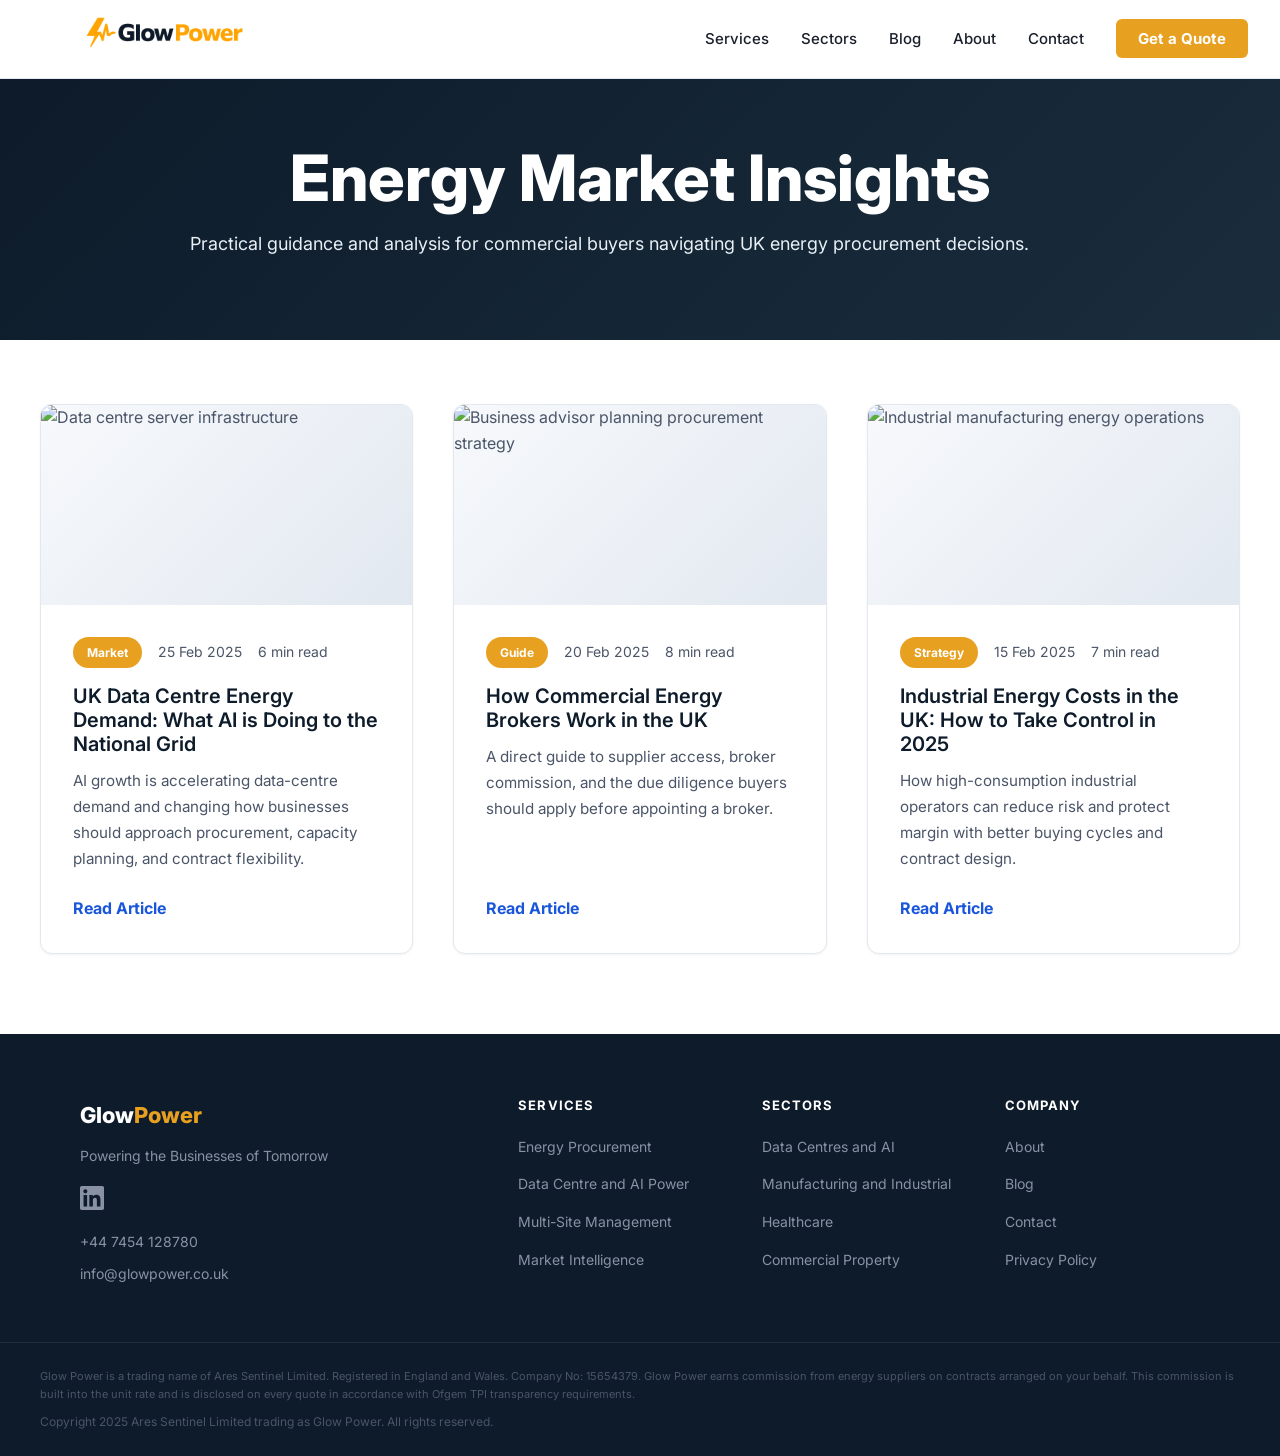
==== blog/index.html @ b819985e "Initial site build and page/layout fixes" ====
<!DOCTYPE html>
<html lang="en">
<head>
  <meta charset="UTF-8">
  <meta name="viewport" content="width=device-width, initial-scale=1.0">
  <title>Glow Power Blog | Energy Market Insights and Guides</title>
  <meta name="description" content="Glow Power blog: Expert insights on UK energy markets, data centre energy demand, industrial energy costs, and commercial energy broking guides.">
  <meta name="robots" content="index, follow">
  <link rel="canonical" href="https://glowpower.co.uk/blog/">
  <meta property="og:title" content="Glow Power Blog">
  <meta property="og:description" content="Energy market insights, guides, and industry analysis for UK commercial energy procurement.">
  <meta property="og:type" content="website">
  <meta property="og:url" content="https://glowpower.co.uk/blog/">
  <link rel="icon" type="image/svg+xml" href="data:image/svg+xml,%3Csvg xmlns='http://www.w3.org/2000/svg' viewBox='0 0 100 100'%3E%3Ctext x='50' y='75' font-size='70' font-weight='bold' text-anchor='middle' fill='%23E8A020'%3E%E2%9A%A1%3C/text%3E%3C/svg%3E">
  <link rel="stylesheet" href="/css/style.css">
</head>
<body>

<nav>
  <div class="container">
    <a href="/" class="logo" aria-label="Glow Power Home">
      <img src="/assets/logo.png" alt="Glow Power">
    </a>
    <ul>
      <li><a href="/services.html">Services</a></li>
      <li><a href="/sectors.html">Sectors</a></li>
      <li><a href="/blog/">Blog</a></li>
      <li><a href="/about.html">About</a></li>
      <li><a href="/contact.html">Contact</a></li>
      <li><a href="/contact.html#contact-form" class="cta-button">Get a Quote</a></li>
    </ul>
    <button class="hamburger" type="button" aria-label="Open menu">
      <span></span>
      <span></span>
      <span></span>
    </button>
  </div>
  <div class="mobile-menu">
    <a href="/services.html">Services</a>
    <a href="/sectors.html">Sectors</a>
    <a href="/blog/">Blog</a>
    <a href="/about.html">About</a>
    <a href="/contact.html">Contact</a>
    <a href="/contact.html#contact-form" class="cta-button">Get a Quote</a>
  </div>
</nav>

<section class="detail-header">
  <div class="container-sm">
    <h1>Energy Market Insights</h1>
    <p>Practical guidance and analysis for commercial buyers navigating UK energy procurement decisions.</p>
  </div>
</section>

<section class="blog-preview light" style="padding-top: 4rem;">
  <div class="container">
    <div class="blog-grid">
      <article class="blog-card fade-up">
        <div class="blog-image">
          <img src="https://images.unsplash.com/photo-1558494949-ef010cbdcc31?w=900&amp;q=80&amp;auto=format&amp;fit=crop" alt="Data centre server infrastructure" loading="lazy">
        </div>
        <div class="blog-content">
          <div class="blog-meta">
            <span class="blog-category">Market</span>
            <span>25 Feb 2025</span>
            <span>6 min read</span>
          </div>
          <h3>UK Data Centre Energy Demand: What AI is Doing to the National Grid</h3>
          <p class="blog-excerpt">AI growth is accelerating data-centre demand and changing how businesses should approach procurement, capacity planning, and contract flexibility.</p>
          <a href="/blog/uk-data-centre-energy-demand-2025.html" class="read-more">Read Article</a>
        </div>
      </article>

      <article class="blog-card fade-up">
        <div class="blog-image">
          <img src="https://images.unsplash.com/photo-1507003211169-0a1dd7228f2d?w=900&amp;q=80&amp;auto=format&amp;fit=crop" alt="Business advisor planning procurement strategy" loading="lazy">
        </div>
        <div class="blog-content">
          <div class="blog-meta">
            <span class="blog-category">Guide</span>
            <span>20 Feb 2025</span>
            <span>8 min read</span>
          </div>
          <h3>How Commercial Energy Brokers Work in the UK</h3>
          <p class="blog-excerpt">A direct guide to supplier access, broker commission, and the due diligence buyers should apply before appointing a broker.</p>
          <a href="/blog/commercial-energy-broker-uk-guide.html" class="read-more">Read Article</a>
        </div>
      </article>

      <article class="blog-card fade-up">
        <div class="blog-image">
          <img src="https://images.unsplash.com/photo-1504328345606-18bbc8c9d7d1?w=900&amp;q=80&amp;auto=format&amp;fit=crop" alt="Industrial manufacturing energy operations" loading="lazy">
        </div>
        <div class="blog-content">
          <div class="blog-meta">
            <span class="blog-category">Strategy</span>
            <span>15 Feb 2025</span>
            <span>7 min read</span>
          </div>
          <h3>Industrial Energy Costs in the UK: How to Take Control in 2025</h3>
          <p class="blog-excerpt">How high-consumption industrial operators can reduce risk and protect margin with better buying cycles and contract design.</p>
          <a href="/blog/industrial-energy-costs-uk-2025.html" class="read-more">Read Article</a>
        </div>
      </article>
    </div>
  </div>
</section>

<footer>
  <div class="footer-main">
    <div class="footer-grid">
      <div class="footer-col footer-brand">
        <a href="/" class="footer-logo">
          <span class="logo-glow">Glow</span><span class="logo-power">Power</span>
        </a>
        <p class="footer-tagline">Powering the Businesses of Tomorrow</p>
        <div style="margin-top: 16px; margin-bottom: 12px;">
          <a href="https://www.linkedin.com/company/glow-power" aria-label="LinkedIn" class="social-link" target="_blank" rel="noopener noreferrer">
            <svg width="24" height="24" viewBox="0 0 24 24" fill="currentColor" aria-hidden="true">
              <path d="M20.447 20.452h-3.554v-5.569c0-1.328-.027-3.037-1.852-3.037-1.853 0-2.136 1.445-2.136 2.939v5.667H9.351V9h3.414v1.561h.046c.477-.9 1.637-1.85 3.37-1.85 3.601 0 4.267 2.37 4.267 5.455v6.286zM5.337 7.433a2.062 2.062 0 01-2.063-2.065 2.064 2.064 0 112.063 2.065zm1.782 13.019H3.555V9h3.564v11.452zM22.225 0H1.771C.792 0 0 .774 0 1.729v20.542C0 23.227.792 24 1.771 24h20.451C23.2 24 24 23.227 24 22.271V1.729C24 .774 23.2 0 22.222 0h.003z"></path>
            </svg>
          </a>
        </div>
        <p class="footer-contact-item"><a href="tel:+447454128780">+44 7454 128780</a></p>
        <p class="footer-contact-item"><a href="mailto:info@glowpower.co.uk">info@glowpower.co.uk</a></p>
      </div>

      <div class="footer-col">
        <h4>Services</h4>
        <ul>
          <li><a href="/services.html">Energy Procurement</a></li>
          <li><a href="/services.html">Data Centre and AI Power</a></li>
          <li><a href="/services.html">Multi-Site Management</a></li>
          <li><a href="/services.html">Market Intelligence</a></li>
        </ul>
      </div>

      <div class="footer-col">
        <h4>Sectors</h4>
        <ul>
          <li><a href="/sectors.html">Data Centres and AI</a></li>
          <li><a href="/sectors.html">Manufacturing and Industrial</a></li>
          <li><a href="/sectors.html">Healthcare</a></li>
          <li><a href="/sectors.html">Commercial Property</a></li>
        </ul>
      </div>

      <div class="footer-col">
        <h4>Company</h4>
        <ul>
          <li><a href="/about.html">About</a></li>
          <li><a href="/blog/">Blog</a></li>
          <li><a href="/contact.html">Contact</a></li>
          <li><a href="/privacy.html">Privacy Policy</a></li>
        </ul>
      </div>
    </div>
  </div>

  <div class="footer-bottom">
    <div class="footer-bottom-inner">
      <p class="footer-legal">Glow Power is a trading name of Ares Sentinel Limited. Registered in England and Wales. Company No: 15654379. Glow Power earns commission from energy suppliers on contracts arranged on your behalf. This commission is built into the unit rate and is disclosed on every quote in accordance with Ofgem TPI transparency requirements.</p>
      <p class="footer-copyright">Copyright 2025 Ares Sentinel Limited trading as Glow Power. All rights reserved.</p>
    </div>
  </div>
</footer>

<script src="/js/main.js"></script>
</body>
</html>
---- css/style.css ----
@import url('https://fonts.googleapis.com/css2?family=Inter:wght@400;500;600;700;800&display=swap');
* {
  margin: 0;
  padding: 0;
  box-sizing: border-box;
}
html {
  scroll-behavior: smooth;
}
body {
  font-family: 'Inter', -apple-system, BlinkMacSystemFont, 'Segoe UI', sans-serif;
  background-color: #FFFFFF;
  color: #1A202C;
  line-height: 1.6;
  display: flex;
  flex-direction: column;
  min-height: 100vh;
}
img {
  max-width: 100%;
  height: auto;
  display: block;
}
a {
  color: #1A56DB;
  text-decoration: none;
  transition: all 0.3s ease;
}
button {
  font-family: 'Inter', -apple-system, BlinkMacSystemFont, 'Segoe UI', sans-serif;
  cursor: pointer;
  border: none;
  transition: all 0.3s ease;
}
h1, h2, h3, h4, h5, h6 {
  line-height: 1.2;
  margin-bottom: 1rem;
  color: #0D1B2A;
  font-weight: 700;
}
h1 {
  font-size: clamp(2.25rem, 8vw, 4rem);
  line-height: 1.1;
  font-weight: 800;
}
h2 {
  font-size: clamp(1.75rem, 5vw, 2.625rem);
  font-weight: 700;
}
h3 {
  font-size: 1.375rem;
  font-weight: 600;
}
p {
  margin-bottom: 1rem;
  color: #4A5568;
  font-size: 1.0625rem;
  line-height: 1.7;
  text-align: left;
}
strong {
  color: #0D1B2A;
  font-weight: 700;
}
.text-gradient {
  background: linear-gradient(135deg, #FFFFFF 0%, #E8A020 100%);
  -webkit-background-clip: text;
  -webkit-text-fill-color: transparent;
  background-clip: text;
}
section {
  padding: 5rem 2rem;
}
section.light {
  background-color: #FFFFFF;
}
section.light-grey {
  background-color: #F7F9FC;
  border-top: 1px solid #E2E8F0;
  border-bottom: 1px solid #E2E8F0;
}
section.dark {
  background-color: #0D1B2A;
}
section.dark p, section.dark h2, section.dark h3 {
  color: #FFFFFF;
}
section.dark p {
  color: #D1D5DB;
}
section.dark strong {
  color: #FFFFFF;
}
.container {
  max-width: 1200px;
  margin: 0 auto;
}
.container-sm {
  max-width: 900px;
  margin: 0 auto;
}

/* NAVBAR */
nav {
  position: sticky;
  top: 0;
  z-index: 1000;
  background-color: #FFFFFF;
  border-bottom: 1px solid #E2E8F0;
  padding: 1rem 2rem;
  box-shadow: 0 0 0 rgba(0, 0, 0, 0);
  transition: box-shadow 0.3s ease;
}
nav.scrolled {
  box-shadow: 0 2px 20px rgba(0, 0, 0, 0.08);
}
nav .container {
  display: flex;
  justify-content: space-between;
  align-items: center;
  max-width: 1400px;
}
nav .logo {
  font-size: 1.5rem;
  font-weight: 800;
  display: flex;
  align-items: center;
  gap: 0.5rem;
  color: #0D1B2A;
  flex-shrink: 0;
}
nav .logo img {
  width: 375px;
  height: 56px;
  object-fit: cover;
  object-position: center;
  display: block;
}
nav .logo .glow {
  color: #0D1B2A;
}
nav .logo .power {
  color: #E8A020;
}
.lightning-icon {
  display: inline-block;
  width: 1.2rem;
  height: 1.2rem;
  stroke: #E8A020;
}
nav ul {
  display: flex;
  list-style: none;
  gap: 2rem;
  align-items: center;
  margin: 0;
  padding: 0;
}
nav a {
  color: #1A202C;
  font-size: 15px;
  font-weight: 500;
  position: relative;
  transition: color 0.3s ease;
}
nav a::after {
  content: '';
  position: absolute;
  bottom: -6px;
  left: 0;
  width: 0;
  height: 2px;
  background-color: #E8A020;
  transition: width 0.3s ease;
}
nav a:hover::after {
  width: 100%;
}
nav a:hover {
  color: #E8A020;
}
nav .cta-button {
  background-color: #E8A020;
  color: #FFFFFF;
  padding: 10px 22px;
  border-radius: 6px;
  font-weight: 700;
  font-size: 15px;
  white-space: nowrap;
  transition: all 0.3s ease;
}
nav .cta-button:hover {
  background-color: #C8891A;
  transform: translateY(-2px);
  box-shadow: 0 4px 12px rgba(232, 160, 32, 0.3);
}

/* HAMBURGER MENU */
nav .hamburger {
  display: none;
  flex-direction: column;
  gap: 0.35rem;
  cursor: pointer;
  background: transparent;
  border: 0;
  padding: 0;
  align-items: center;
  justify-content: center;
}
nav .hamburger span {
  width: 25px;
  height: 2px;
  background-color: #0D1B2A;
  transition: all 0.3s ease;
}
nav .hamburger.open span:nth-child(1) {
  transform: rotate(45deg) translate(8px, 8px);
}
nav .hamburger.open span:nth-child(2) {
  opacity: 0;
}
nav .hamburger.open span:nth-child(3) {
  transform: rotate(-45deg) translate(7px, -7px);
}
nav .mobile-menu {
  display: none;
  position: absolute;
  top: 100%;
  left: 0;
  right: 0;
  background-color: #F7F9FC;
  flex-direction: column;
  gap: 0;
  padding: 1rem 0;
  border-bottom: 1px solid #E2E8F0;
}
nav .mobile-menu a {
  display: block;
  padding: 1rem 2rem;
  color: #1A202C;
  border-bottom: 1px solid #E2E8F0;
  font-weight: 500;
}
nav .mobile-menu a:hover {
  background-color: #FFFFFF;
  color: #E8A020;
}
nav .mobile-menu .cta-button {
  border-radius: 0;
  width: 100%;
  text-align: center;
  border-bottom: none;
  margin: 0;
}

/* HERO SECTION */
section.hero {
  min-height: 100vh;
  display: flex;
  flex-direction: column;
  justify-content: center;
  align-items: center;
  background: #0D1B2A;
  position: relative;
  overflow: hidden;
  padding: 2rem;
}
section.hero::before {
  content: '';
  position: absolute;
  top: 0;
  left: 0;
  right: 0;
  bottom: 0;
  background-image: url('https://images.unsplash.com/photo-1558618666-fcd25c85cd64?w=1920&q=80&auto=format&fit=crop');
  background-size: cover;
  background-position: center;
  background-attachment: fixed;
  animation: zoomIn 25s ease-out forwards;
  opacity: 1;
}
section.hero::after {
  content: '';
  position: absolute;
  top: 0;
  left: 0;
  right: 0;
  bottom: 0;
  background: linear-gradient(135deg, rgba(13, 27, 42, 0.85) 0%, rgba(13, 27, 42, 0.65) 100%);
  z-index: 2;
}
@keyframes zoomIn {
  from { transform: scale(1); }
  to { transform: scale(1.05); }
}
@keyframes scrollMarquee {
  0% { transform: translateX(0); }
  100% { transform: translateX(-50%); }
}
section.hero .content {
  position: relative;
  z-index: 10;
  text-align: center;
  max-width: 900px;
  margin: 0 auto;
}
section.hero h1 {
  font-size: clamp(2.25rem, 8vw, 4rem);
  margin-bottom: 1.5rem;
  color: #FFFFFF;
  font-weight: 800;
}
section.hero .subheading {
  font-size: clamp(1rem, 2vw, 1.375rem);
  color: #E8F0F6;
  margin-bottom: 2rem;
  line-height: 1.8;
}
section.hero .cta-group {
  display: flex;
  gap: 1.25rem;
  flex-wrap: wrap;
  justify-content: center;
}
section.hero .btn-primary {
  background-color: #E8A020;
  color: #FFFFFF;
  padding: 1rem 2.75rem;
  border-radius: 6px;
  font-weight: 700;
  font-size: 1rem;
  border: none;
  cursor: pointer;
  transition: all 0.3s ease;
}
section.hero .btn-primary:hover {
  background-color: #C8891A;
  transform: translateY(-3px);
  box-shadow: 0 10px 25px rgba(232, 160, 32, 0.4);
}
section.hero .btn-secondary {
  border: 2px solid #FFFFFF;
  color: #FFFFFF;
  padding: 0.9rem 2.5rem;
  border-radius: 6px;
  font-weight: 600;
  font-size: 1rem;
  background-color: rgba(255, 255, 255, 0.1);
  backdrop-filter: blur(10px);
  cursor: pointer;
  transition: all 0.3s ease;
}
section.hero .btn-secondary:hover {
  background-color: rgba(255, 255, 255, 0.2);
  transform: translateY(-3px);
  border-color: #E8A020;
  color: #E8A020;
}

/* TRUST BAR */
section.trust {
  background-color: #0A0F2C;
  padding: 3.5rem 2rem;
  text-align: center;
}
section.trust h3 {
  font-size: 1.5rem;
  font-weight: 700;
  color: #FFFFFF;
  margin-bottom: 0.75rem;
}
section.trust .suppliers-subheading {
  font-size: 1rem;
  color: #8892A4;
  margin-bottom: 2.5rem;
  display: block;
}
section.trust .suppliers-marquee {
  position: relative;
  overflow: hidden;
  padding: 0 2rem;
}
section.trust .suppliers-marquee::before {
  content: '';
  position: absolute;
  left: 0;
  top: 0;
  bottom: 0;
  width: 100px;
  background: linear-gradient(to right, #0A0F2C, transparent);
  z-index: 10;
  pointer-events: none;
}
section.trust .suppliers-marquee::after {
  content: '';
  position: absolute;
  right: 0;
  top: 0;
  bottom: 0;
  width: 100px;
  background: linear-gradient(to left, #0A0F2C, transparent);
  z-index: 10;
  pointer-events: none;
}
section.trust .suppliers-list {
  display: flex;
  gap: 1rem;
  animation: scrollMarquee 30s linear infinite;
  width: fit-content;
}
section.trust .supplier-pill {
  display: inline-block;
  padding: 0.625rem 1.25rem;
  background-color: #1a2040;
  border: 1px solid #2a3060;
  color: #8892A4;
  border-radius: 20px;
  font-size: 0.95rem;
  font-weight: 500;
  white-space: nowrap;
  flex-shrink: 0;
}
section.trust .logo-grid {
  display: flex;
  justify-content: center;
  align-items: center;
  flex-wrap: wrap;
  gap: 3rem;
}
section.trust .logo-placeholder {
  width: 150px;
  height: 60px;
  background: linear-gradient(135deg, #E2E8F0 0%, #F7F9FC 100%);
  border-radius: 8px;
  border: 1px solid #E2E8F0;
}
.row {
  display: grid;
  grid-template-columns: repeat(auto-fit, minmax(300px, 1fr));
  gap: 2rem;
}
.row.two-col {
  grid-template-columns: repeat(auto-fit, minmax(400px, 1fr));
}

/* SERVICES SECTION */
section.services {
  background: linear-gradient(180deg, #FFFFFF 0%, #F7F9FC 100%);
  position: relative;
}
section.services::before {
  content: '';
  position: absolute;
  top: 0;
  left: 0;
  right: 0;
  bottom: 0;
  background-image: url('https://images.unsplash.com/photo-1473341304170-971dccb5ac1e?w=1920&q=80&auto=format&fit=crop');
  background-size: cover;
  background-position: center;
  opacity: 0.08;
  pointer-events: none;
}
section.services .container {
  position: relative;
  z-index: 1;
}
section.services h2 {
  text-align: center;
  margin-bottom: 3.5rem;
  color: #0D1B2A;
}
section.services .row {
  display: grid;
  grid-template-columns: repeat(auto-fit, minmax(280px, 1fr));
  gap: 2.5rem;
}
section.services .service-card {
  background-color: #FFFFFF;
  border: 1px solid #E2E8F0;
  border-radius: 12px;
  padding: 2.5rem;
  transition: all 0.3s ease;
  box-shadow: 0 1px 3px rgba(0, 0, 0, 0.05);
}
section.services .service-card:hover {
  border-color: #E8A020;
  transform: translateY(-6px);
  box-shadow: 0 20px 40px rgba(0, 0, 0, 0.1);
}
section.services .service-card h3 {
  margin-bottom: 1rem;
  color: #0D1B2A;
  font-size: 1.25rem;
}
section.services .service-card p {
  color: #4A5568;
  font-size: 1rem;
}
section.services .service-card > img {
  width: calc(100% + 5rem) !important;
  height: 180px !important;
  object-fit: cover !important;
  object-position: center center !important;
  border-radius: 12px 12px 0 0 !important;
  display: block;
  margin: -2.5rem -2.5rem 1.5rem -2.5rem !important;
}
section.services .service-card.service-card-wide {
  grid-column: 1 / -1;
}
section.services .service-card.service-card-wide > img {
  height: 220px !important;
}
.icon {
  font-size: 2.75rem;
  margin-bottom: 1.5rem;
  display: block;
  height: 3rem;
}
.icon-procurement::before { content: '⚡'; }
.icon-datacentre::before { content: '🖥️'; }
.icon-multisite::before { content: '🌐'; }
.icon-intelligence::before { content: '📊'; }
.icon-dc::before { content: '🖥️'; }
.icon-manufacturing::before { content: '🏭'; }
.icon-healthcare::before { content: '🏥'; }
.icon-retail::before { content: '🏪'; }
.icon-property::before { content: '🏢'; }
.icon-education::before { content: '🎓'; }

/* SECTORS GRID */
section.sectors {
  background-color: #FFFFFF;
  padding: 5rem 2rem;
}
section.sectors h2 {
  text-align: center;
  margin-bottom: 3.5rem;
  color: #0D1B2A;
}
section.sectors .row {
  display: grid;
  grid-template-columns: repeat(auto-fit, minmax(300px, 1fr));
  gap: 2rem;
}
section.sectors .sector-card {
  position: relative;
  height: 280px;
  border-radius: 12px;
  overflow: hidden;
  cursor: pointer;
  border: 1px solid #E2E8F0;
  transition: all 0.3s ease;
  box-shadow: 0 1px 3px rgba(0, 0, 0, 0.05);
}
section.sectors .sector-card img {
  width: 100%;
  height: 100%;
  object-fit: cover;
  position: absolute;
  top: 0;
  left: 0;
  transition: transform 0.4s ease;
}
section.sectors .sector-card::after {
  content: '';
  position: absolute;
  top: 0;
  left: 0;
  right: 0;
  bottom: 0;
  background: linear-gradient(to top, rgba(13, 27, 42, 0.9) 0%, transparent 60%);
  z-index: 2;
}
section.sectors .sector-card h3, section.sectors .sector-card p {
  position: relative;
  z-index: 3;
  color: #FFFFFF;
}
section.sectors .sector-card h3 {
  font-size: 1.375rem;
  margin-bottom: 0;
  padding: 1.5rem 1.5rem 0 1.5rem;
}
section.sectors .sector-card p {
  font-size: 0.875rem;
  padding: 0 1.5rem 1.5rem 1.5rem;
  color: #D1D5DB;
  display: none;
}
section.sectors .sector-card:hover img {
  transform: scale(1.08);
}
section.sectors .sector-card:hover {
  transform: translateY(-4px);
  box-shadow: 0 15px 35px rgba(0, 0, 0, 0.12);
  border-top: 3px solid #E8A020;
}

/* HOW IT WORKS */
section.process {
  background-color: #F7F9FC;
  border-top: 1px solid #E2E8F0;
  border-bottom: 1px solid #E2E8F0;
}
section.process h2 {
  text-align: center;
  margin-bottom: 3.5rem;
  color: #0D1B2A;
}
section.process .process-steps {
  display: grid;
  grid-template-columns: repeat(auto-fit, minmax(250px, 1fr));
  gap: 2.5rem;
  position: relative;
}
@media (min-width: 768px) {
  section.process .process-steps::before {
    content: '';
    position: absolute;
    top: 60px;
    left: 5%;
    right: 5%;
    height: 2px;
    background: repeating-linear-gradient(90deg, #E8A020, #E8A020 20px, transparent 20px, transparent 40px);
    z-index: 1;
  }
}
section.process .step {
  position: relative;
  z-index: 2;
}
section.process .step-number {
  display: flex;
  align-items: center;
  justify-content: center;
  width: 60px;
  height: 60px;
  background-color: #E8A020;
  color: #FFFFFF;
  border-radius: 50%;
  font-weight: 800;
  font-size: 1.5rem;
  margin-bottom: 1.5rem;
  box-shadow: 0 4px 12px rgba(232, 160, 32, 0.3);
}
section.process .step h3 {
  margin-bottom: 1rem;
  color: #0D1B2A;
}
section.process .step p {
  font-size: 0.95rem;
  color: #4A5568;
}

/* STATS */
section.stats {
  background-color: #FFFFFF;
  border-top: 1px solid #E2E8F0;
  border-bottom: 1px solid #E2E8F0;
  padding: 4rem 2rem;
}
section.stats .stats-grid {
  display: grid;
  grid-template-columns: repeat(auto-fit, minmax(220px, 1fr));
  gap: 2rem;
  text-align: center;
}
section.stats .stat-item h3 {
  font-size: 3.5rem;
  color: #E8A020;
  margin-bottom: 0.5rem;
  font-weight: 800;
}
section.stats .stat-item p {
  color: #4A5568;
  font-size: 1rem;
}

/* BLOG PREVIEW */
section.blog-preview {
  background-color: #FFFFFF;
  padding: 5rem 2rem;
}
section.blog-preview h2 {
  text-align: center;
  margin-bottom: 3.5rem;
  color: #0D1B2A;
}
section.blog-preview .blog-grid {
  display: grid;
  grid-template-columns: repeat(auto-fit, minmax(320px, 1fr));
  gap: 2.5rem;
}
section.blog-preview .blog-card {
  background-color: #FFFFFF;
  border: 1px solid #E2E8F0;
  border-radius: 12px;
  overflow: hidden;
  transition: all 0.3s ease;
  box-shadow: 0 1px 3px rgba(0, 0, 0, 0.05);
  display: flex;
  flex-direction: column;
}
section.blog-preview .blog-card:hover {
  transform: translateY(-6px);
  box-shadow: 0 20px 40px rgba(0, 0, 0, 0.1);
  border-color: #E8A020;
}
section.blog-preview .blog-card:hover h3 {
  color: #E8A020;
}
section.blog-preview .blog-card .blog-image {
  width: 100%;
  height: 200px;
  background: linear-gradient(135deg, #F7F9FC, #E2E8F0);
  display: flex;
  align-items: center;
  justify-content: center;
  color: #4A5568;
  object-fit: cover;
  overflow: hidden;
}
section.blog-preview .blog-card .blog-image img {
  width: 100%;
  height: 100%;
  object-fit: cover;
}
section.blog-preview .blog-card .blog-content {
  padding: 2rem;
  flex-grow: 1;
  display: flex;
  flex-direction: column;
}
section.blog-preview .blog-card .blog-meta {
  display: flex;
  gap: 1rem;
  align-items: center;
  margin-bottom: 1rem;
  font-size: 0.875rem;
  color: #4A5568;
}
section.blog-preview .blog-card .blog-category {
  background-color: #E8A020;
  color: #FFFFFF;
  padding: 0.375rem 0.875rem;
  border-radius: 20px;
  font-weight: 700;
  font-size: 0.75rem;
  width: fit-content;
}
section.blog-preview .blog-card h3 {
  margin-bottom: 0.75rem;
  color: #0D1B2A;
  font-size: 1.25rem;
  transition: color 0.3s ease;
}
section.blog-preview .blog-card .blog-excerpt {
  color: #4A5568;
  flex-grow: 1;
  margin-bottom: 1.5rem;
  font-size: 0.95rem;
}
section.blog-preview .blog-card .read-more {
  color: #1A56DB;
  font-weight: 700;
  text-decoration: none;
}
section.blog-preview .blog-card .read-more:hover {
  text-decoration: underline;
}

/* CTA FORM SECTION */
section.cta-form {
  background-color: #FFFFFF;
  padding: 0;
  display: grid;
  grid-template-columns: 1fr 1fr;
  min-height: 600px;
}
section.cta-form .form-left {
  background-color: #0D1B2A;
  padding: 4rem 2rem;
  display: flex;
  flex-direction: column;
  justify-content: center;
  position: relative;
  overflow: hidden;
}
section.cta-form .form-left::before {
  content: '';
  position: absolute;
  top: 0;
  left: 0;
  right: 0;
  bottom: 0;
  background-image: repeating-linear-gradient(45deg, transparent, transparent 10px, rgba(232, 160, 32, 0.05) 10px, rgba(232, 160, 32, 0.05) 20px);
  pointer-events: none;
}
section.cta-form .form-left .container-sm {
  position: relative;
  z-index: 1;
}
section.cta-form .form-left h2 {
  color: #FFFFFF;
  margin-bottom: 2rem;
}
section.cta-form .form-left p {
  color: #D1D5DB;
}
section.cta-form .form-left a {
  color: #E8A020;
}
section.cta-form .form-right {
  background-color: #F7F9FC;
  padding: 4rem 2rem;
  display: flex;
  flex-direction: column;
  justify-content: center;
}
section.cta-form .form-container {
  max-width: 500px;
  margin: 0 auto;
  width: 100%;
}
section.cta-form h2 {
  color: #0D1B2A;
  margin-bottom: 2.5rem;
}
section.cta-form form {
  display: grid;
  gap: 1.5rem;
}
section.cta-form label {
  display: block;
  margin-bottom: 0.5rem;
  font-weight: 600;
  color: #0D1B2A;
}
section.cta-form input, section.cta-form select, section.cta-form textarea {
  width: 100%;
  padding: 0.875rem;
  background-color: #FFFFFF;
  border: 1px solid #E2E8F0;
  border-radius: 8px;
  color: #0D1B2A;
  font-family: 'Inter', sans-serif;
  font-size: 0.95rem;
  transition: all 0.2s ease;
}
section.cta-form input:focus, section.cta-form select:focus, section.cta-form textarea:focus {
  outline: none;
  border-color: #E8A020;
  box-shadow: 0 0 0 3px rgba(232, 160, 32, 0.2);
}
section.cta-form textarea {
  min-height: 120px;
  resize: vertical;
}
section.cta-form .form-group {
  display: grid;
  grid-template-columns: 1fr 1fr;
  gap: 1rem;
}
section.cta-form .form-group.full {
  grid-template-columns: 1fr;
}
section.cta-form .form-submit {
  background-color: #E8A020;
  color: #FFFFFF;
  padding: 1.125rem;
  border-radius: 8px;
  font-weight: 700;
  font-size: 1rem;
  margin-top: 1rem;
  width: 100%;
  cursor: pointer;
  border: none;
  transition: all 0.3s ease;
}
section.cta-form .form-submit:hover {
  background-color: #C8891A;
  transform: translateY(-2px);
  box-shadow: 0 6px 15px rgba(232, 160, 32, 0.3);
}

/* FOOTER */
footer {
  background: #0D1B2A;
  color: #FFFFFF;
  margin-top: auto;
}
.footer-main {
  padding: 64px 40px 48px;
  max-width: 1200px;
  margin: 0 auto;
}
.footer-grid {
  display: grid;
  grid-template-columns: 2fr 1fr 1fr 1fr;
  gap: 48px;
}
.footer-logo {
  display: inline-block;
  font-size: 22px;
  font-weight: 800;
  text-decoration: none;
  margin-bottom: 12px;
  color: #FFFFFF;
}
.logo-glow {
  color: #FFFFFF;
}
.logo-power {
  color: #E8A020;
}
.footer-tagline {
  color: #8892A4;
  font-size: 14px;
  margin-bottom: 20px;
  line-height: 1.5;
}
.footer-contact-item {
  margin-bottom: 8px;
  font-size: 14px;
}
.footer-contact-item a {
  color: #8892A4;
  text-decoration: none;
  font-size: 14px;
  transition: color 200ms;
}
.footer-contact-item a:hover {
  color: #E8A020;
}
.footer-col h4 {
  color: #FFFFFF;
  font-size: 13px;
  font-weight: 700;
  text-transform: uppercase;
  letter-spacing: 0.08em;
  margin-bottom: 20px;
  margin-top: 0;
}
.footer-col ul {
  list-style: none;
  padding: 0;
  margin: 0;
}
.footer-col ul li {
  margin-bottom: 12px;
}
.footer-col ul li a {
  color: #8892A4;
  text-decoration: none;
  font-size: 14px;
  transition: color 200ms;
}
.footer-col ul li a:hover {
  color: #FFFFFF;
}
.footer-bottom {
  border-top: 1px solid rgba(255, 255, 255, 0.08);
  padding: 24px 40px;
}
.footer-bottom-inner {
  max-width: 1200px;
  margin: 0 auto;
}
.footer-legal {
  font-size: 11px;
  color: #4A5568;
  line-height: 1.7;
  margin-bottom: 8px;
}
.footer-copyright {
  font-size: 12px;
  color: #4A5568;
  margin-bottom: 0;
}
.social-link {
  color: #8892A4;
  transition: color 200ms;
  display: inline-flex;
  align-items: center;
  text-decoration: none;
}
.social-link:hover {
  color: #E8A020;
}

/* DETAIL PAGES */
section.detail-header {
  background: linear-gradient(135deg, #0D1B2A 0%, #1a2d3d 100%);
  padding: 4rem 2rem;
  text-align: center;
  position: relative;
  overflow: hidden;
}
section.detail-header::before {
  content: '';
  position: absolute;
  top: 0;
  left: 0;
  right: 0;
  bottom: 0;
  background-image: url('https://images.unsplash.com/photo-1551836022-d5d88e9218df?w=1920&q=80&auto=format&fit=crop');
  background-size: cover;
  background-position: center;
  opacity: 0.15;
  z-index: 1;
}
section.detail-header .container {
  position: relative;
  z-index: 2;
}
section.detail-header h1 {
  margin-bottom: 1rem;
  color: #FFFFFF;
}
section.detail-header p {
  font-size: 1.125rem;
  color: #E8F0F6;
}
.detail-content {
  line-height: 1.8;
  color: #4A5568;
}
.detail-content h2 {
  margin-top: 2.5rem;
  margin-bottom: 1.25rem;
  color: #0D1B2A;
}
section.dark .detail-content h2 {
  color: #FFFFFF;
}
.detail-content h3 {
  margin-top: 1.75rem;
  margin-bottom: 0.875rem;
  color: #0D1B2A;
}
section.dark .detail-content h3 {
  color: #FFFFFF;
}
.detail-content ul {
  margin-left: 2rem;
  margin-bottom: 1.5rem;
  color: #4A5568;
  list-style-position: outside;
}
section.dark .detail-content ul {
  color: #D1D5DB;
}
.detail-content li {
  margin-bottom: 0.75rem;
}

/* ABOUT PAGE */
.about-showcase {
  padding: 3rem 2rem;
}
.about-showcase-image {
  width: 100%;
  height: 400px;
  object-fit: cover;
  border-radius: 12px;
  display: block;
  border: 1px solid #D8E1EA;
  box-shadow: 0 16px 38px rgba(13, 27, 42, 0.12);
}
.about-grid {
  margin-top: 1.5rem;
}
.about-card {
  background-color: #FFFFFF;
  border: 1px solid #E2E8F0;
  border-radius: 12px;
  padding: 2.5rem;
  box-shadow: 0 1px 3px rgba(0, 0, 0, 0.05);
  transition: all 0.3s ease;
}
.about-card:hover {
  border-color: #E8A020;
  transform: translateY(-6px);
  box-shadow: 0 20px 40px rgba(0, 0, 0, 0.1);
}
.about-card-image {
  width: calc(100% + 5rem);
  height: 190px;
  object-fit: cover;
  border-radius: 12px 12px 0 0;
  display: block;
  margin: -2.5rem -2.5rem 1.5rem -2.5rem;
  border-bottom: 1px solid #D7E0EA;
}
.about-card h3 {
  margin-bottom: 1rem;
  color: #0D1B2A;
}
.about-card p {
  color: #4A5568;
  font-size: 1rem;
}

/* BLOG POST STYLING */
.blog-post-header {
  background: linear-gradient(135deg, #0D1B2A 0%, #1a2d3d 100%);
  padding: 3.5rem 2rem;
  text-align: center;
  margin-bottom: 0;
}
.blog-post-header h1 {
  margin-bottom: 1.5rem;
  color: #FFFFFF;
}
.blog-post-meta {
  display: flex;
  justify-content: center;
  align-items: center;
  gap: 1rem;
  flex-wrap: wrap;
  margin-bottom: 1rem;
  font-size: 0.9rem;
  color: #D1D5DB;
}
.blog-post-meta .category {
  background-color: #E8A020;
  color: #FFFFFF;
  padding: 0.375rem 0.875rem;
  border-radius: 20px;
  font-weight: 700;
  font-size: 0.75rem;
}
.blog-post-content {
  max-width: 900px;
  margin: 0 auto;
  padding: 3.5rem 2rem;
  color: #4A5568;
}
.blog-post-content h2 {
  color: #0D1B2A;
  margin-top: 2.5rem;
  margin-bottom: 1.25rem;
}
.blog-post-content h3 {
  color: #0D1B2A;
  margin-top: 1.75rem;
  margin-bottom: 0.875rem;
}
.blog-post-content p {
  color: #4A5568;
}
.blog-post-content strong {
  color: #0D1B2A;
}
.blog-post-content ul {
  margin-left: 2rem;
  margin-bottom: 1.5rem;
  color: #4A5568;
}

/* PAGINATION/RELATED POSTS */
.post-navigation {
  display: flex;
  justify-content: space-between;
  gap: 1rem;
  margin-top: 3rem;
  padding-top: 2rem;
  border-top: 1px solid #E2E8F0;
}
.post-nav-link {
  background-color: #F7F9FC;
  border: 1px solid #E2E8F0;
  border-radius: 8px;
  padding: 1.5rem;
  flex: 1;
  text-align: center;
  transition: all 0.3s ease;
}
.post-nav-link:hover {
  border-color: #E8A020;
  box-shadow: 0 10px 25px rgba(0, 0, 0, 0.08);
}
.post-nav-link a {
  color: #E8A020;
  font-weight: 700;
  display: block;
}
.related-posts {
  margin-top: 3rem;
  padding-top: 2rem;
  border-top: 1px solid #E2E8F0;
}
.related-posts h3 {
  margin-bottom: 1.5rem;
  color: #0D1B2A;
}
.related-posts .posts-list {
  display: grid;
  grid-template-columns: repeat(auto-fit, minmax(250px, 1fr));
  gap: 1.5rem;
}
.related-posts .post-item {
  background-color: #F7F9FC;
  border: 1px solid #E2E8F0;
  border-radius: 8px;
  padding: 1.5rem;
  transition: all 0.3s ease;
}
.related-posts .post-item:hover {
  border-color: #E8A020;
  box-shadow: 0 10px 25px rgba(0, 0, 0, 0.08);
}
.related-posts .post-item h4 {
  margin-bottom: 0.5rem;
  color: #0D1B2A;
}
.related-posts .post-item .post-date {
  font-size: 0.85rem;
  color: #4A5568;
  margin-bottom: 0.75rem;
}
.related-posts .post-item a {
  color: #1A56DB;
  font-weight: 700;
}
.related-posts .post-item a:hover {
  text-decoration: underline;
}

/* SCROLL TO TOP BUTTON */
.scroll-to-top {
  position: fixed;
  bottom: 2rem;
  right: 2rem;
  width: 50px;
  height: 50px;
  background-color: #E8A020;
  border-radius: 50%;
  display: flex;
  align-items: center;
  justify-content: center;
  cursor: pointer;
  opacity: 0;
  visibility: hidden;
  transition: all 0.3s ease;
  z-index: 999;
  box-shadow: 0 4px 12px rgba(232, 160, 32, 0.3);
}
.scroll-to-top.visible {
  opacity: 1;
  visibility: visible;
}
.scroll-to-top::before {
  content: '↑';
  color: #FFFFFF;
  font-size: 1.5rem;
  font-weight: 800;
}
.scroll-to-top:hover {
  background-color: #C8891A;
  transform: translateY(-3px);
  box-shadow: 0 6px 15px rgba(232, 160, 32, 0.4);
}

/* UTILITY CLASSES */
select {
  appearance: none;
  background-image: url("data:image/svg+xml,%3Csvg xmlns='http://www.w3.org/2000/svg' width='12' height='12' viewBox='0 0 12 12'%3E%3Cpath fill='%23E8A020' d='M6 9L1 4h10z'/%3E%3C/svg%3E");
  background-repeat: no-repeat;
  background-position: right 0.75rem center;
  padding-right: 2.5rem;
}
.fade-up {
  opacity: 0;
  transform: translateY(20px);
  transition: all 0.6s ease;
}
.fade-up.visible {
  opacity: 1;
  transform: translateY(0);
}

/* RESPONSIVE */
@media (max-width: 768px) {
  nav {
    padding: 1rem;
  }
  nav ul {
    display: none;
  }
  nav .hamburger {
    display: flex;
  }
  nav .mobile-menu.open {
    display: flex;
  }
  section {
    padding: 3rem 1.5rem;
  }
  section.cta-form {
    grid-template-columns: 1fr;
  }
  section.cta-form .form-left, section.cta-form .form-right {
    padding: 2.5rem 1.5rem;
  }
  h1 {
    font-size: 1.75rem;
  }
  h2 {
    font-size: 1.5rem;
  }
  section.trust .logo-grid {
    gap: 1.5rem;
  }
  section.trust .logo-placeholder {
    width: 120px;
    height: 50px;
  }
  section.process .process-steps::before {
    display: none;
  }
  .post-navigation {
    flex-direction: column;
  }
  .post-nav-link {
    flex: 1;
  }
  section.hero {
    min-height: auto;
    padding: 2rem 1rem;
  }
  section.hero .cta-group {
    flex-direction: column;
  }
  section.hero .btn-primary, section.hero .btn-secondary {
    width: 100%;
  }
  .footer-grid {
    grid-template-columns: 1fr 1fr;
    gap: 32px;
  }
  .footer-col:first-child {
    grid-column: 1 / -1;
  }
  .footer-main {
    padding: 48px 20px 32px;
  }
  .footer-bottom {
    padding: 20px;
  }
  section.cta-form .form-group {
    grid-template-columns: 1fr;
  }
  .about-showcase {
    padding: 2rem 1.5rem;
  }
  .about-showcase-image {
    height: 280px;
  }
  .about-card {
    padding: 1.75rem;
  }
  .about-card-image {
    width: calc(100% + 3.5rem);
    margin: -1.75rem -1.75rem 1.25rem -1.75rem;
    height: 170px;
  }
  .scroll-to-top {
    bottom: 1rem;
    right: 1rem;
    width: 45px;
    height: 45px;
  }
  .scroll-to-top::before {
    font-size: 1.25rem;
  }
}
@media (max-width: 480px) {
  .footer-grid {
    grid-template-columns: 1fr;
  }
}
  nav .logo img {
    width: 275px;
    height: 46px;
  }
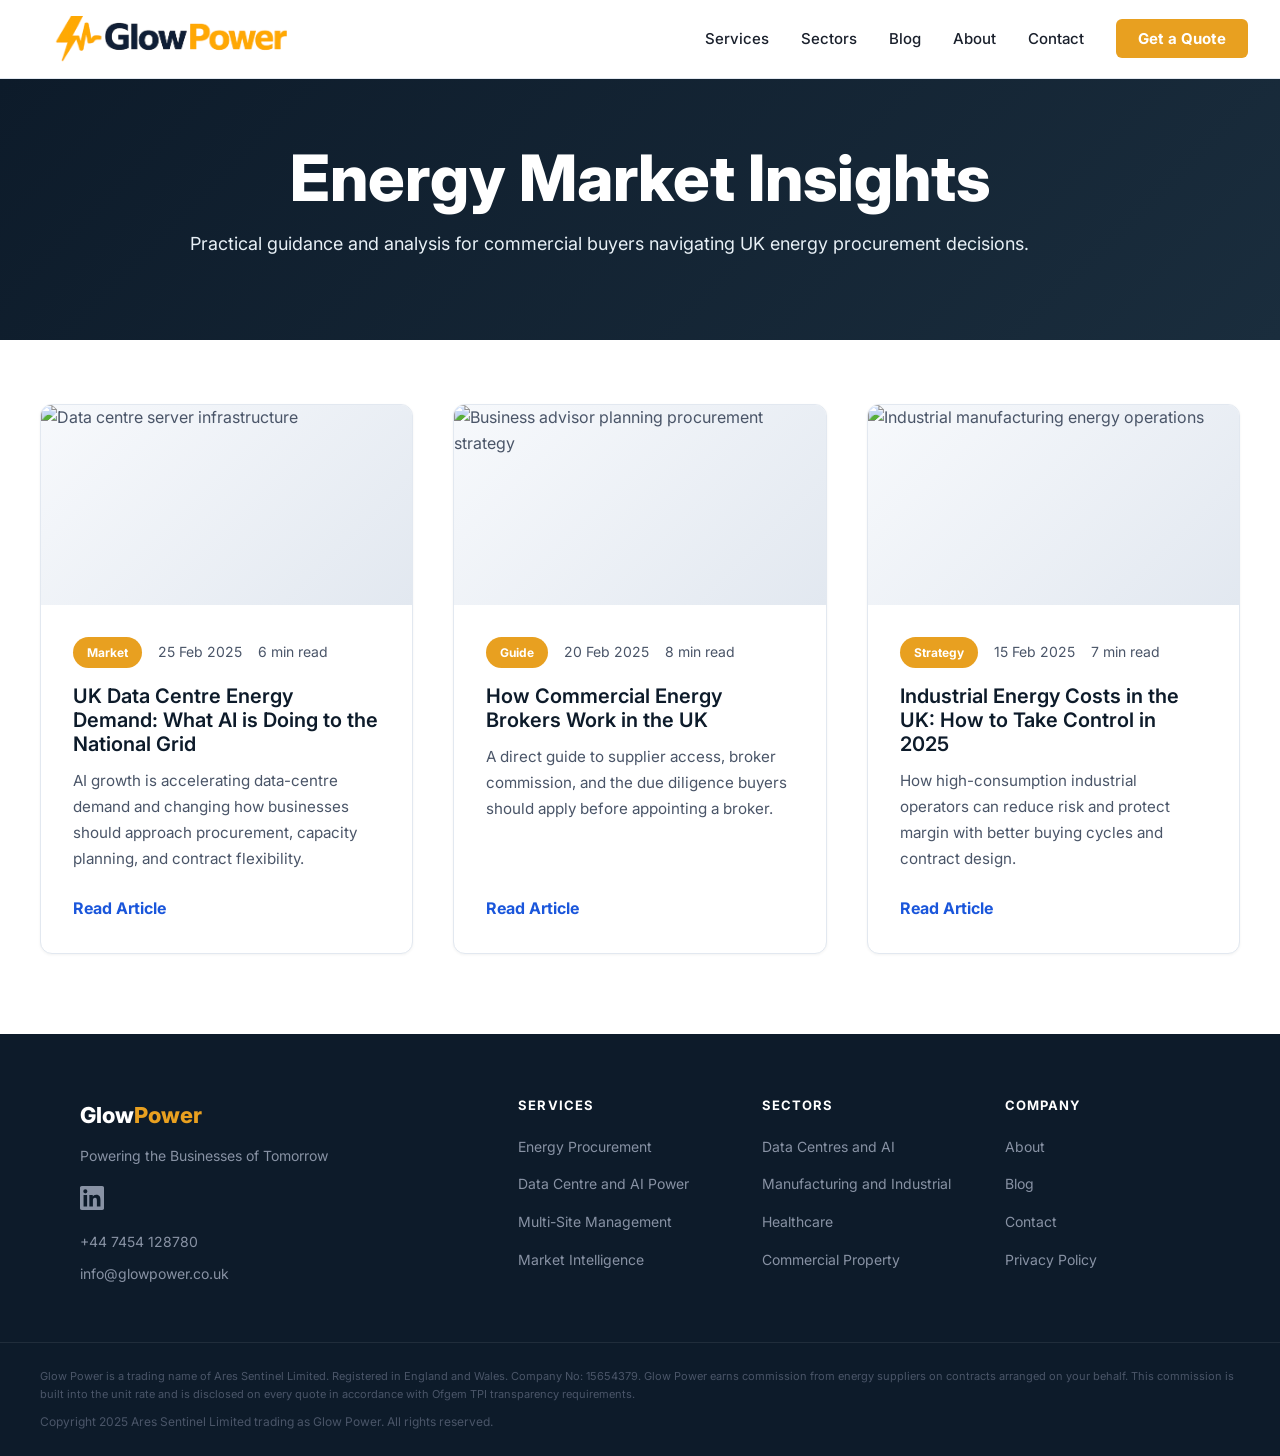
==== commit 21aa5a44: "Add GA4 Google tag to all site pages" ====
--- a/blog/index.html
+++ b/blog/index.html
@@ -1,6 +1,15 @@
 <!DOCTYPE html>
 <html lang="en">
 <head>
+<!-- Google tag (gtag.js) -->
+<script async src="https://www.googletagmanager.com/gtag/js?id=G-9FMZVCMN0Y"></script>
+<script>
+  window.dataLayer = window.dataLayer || [];
+  function gtag(){dataLayer.push(arguments);}
+  gtag('js', new Date());
+
+  gtag('config', 'G-9FMZVCMN0Y');
+</script>
   <meta charset="UTF-8">
   <meta name="viewport" content="width=device-width, initial-scale=1.0">
   <title>Glow Power Blog | Energy Market Insights and Guides</title>
